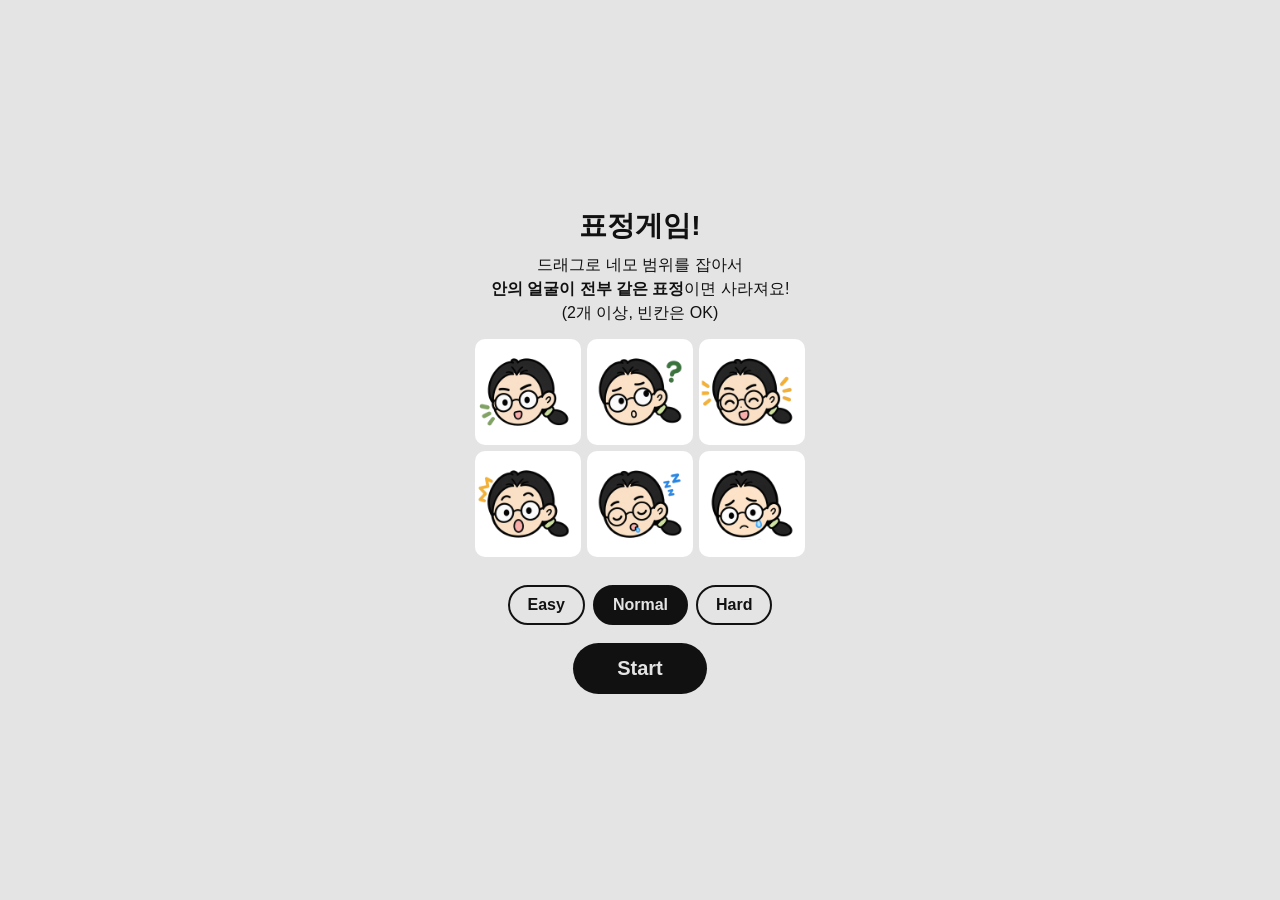
==== index.html @ 389a4ef0 "face game files" ====
<!DOCTYPE html>
<html lang="ko">
<head>
  <meta charset="utf-8">
  <meta name="viewport" content="width=device-width, initial-scale=1, viewport-fit=cover">
  <title>표정 게임!</title>
  <link rel="stylesheet" href="style.css">
</head>
<body>
  <div class="wrap">
    <div class="top">
      <span>⏱ <span class="time-val">120</span></span>
      <span>Score <span class="score-val">0</span></span>
      <span style="font-size:13px;opacity:.7;align-self:center">Best! <span class="best-val">0</span></span>
    </div>
    <div class="bar"><i class="bar-fill"></i></div>
    <div class="board"></div>
    <div class="foot">
      <button class="hint-btn">💡 Hint 3</button>
      <div class="msg"></div>
    </div>
  </div>

  <div class="ov">
    <div class="intro">
      <h1>표정게임!</h1>
      <p>드래그로 네모 범위를 잡아서<br><b>안의 얼굴이 전부 같은 표정</b>이면 사라져요!<br>(2개 이상, 빈칸은 OK)</p>
      <div class="sheet"></div>
    </div>
    <div class="res">
      <div class="lb">Score</div>
      <div class="big">0</div>
      <div class="best best-t"></div>
    </div>
    <div class="dif">
      <button data-d="Easy">Easy</button>
      <button data-d="Normal" class="on">Normal</button>
      <button data-d="Hard">Hard</button>
    </div>
    <div class="dd"></div>
    <button class="go-btn">Start</button>
  </div>
  <script src="script.js"></script>
</body>
</html>
---- style.css ----
:root {
  --bg: #d9d9d9;
  --fg: #111;
  --card: #fff;
  --line: #111;
  --sel: rgba(0, 0, 0, .22);
  --ov: #e4e4e4;
  --ovfg: #111;
  box-sizing: border-box;
  padding-top: env(safe-area-inset-top, 0px);
  padding-bottom: env(safe-area-inset-bottom, 0px);
}

@media (prefers-color-scheme: dark) {
  :root:not([data-theme="light"]) {
    --bg: #2a2a2a;
    --fg: #eee;
    --card: #fff;
    --line: #eee;
    --sel: rgba(0, 0, 0, .28);
  }
}

:root[data-theme="dark"] {
  --bg: #2a2a2a;
  --fg: #eee;
  --card: #fff;
  --line: #eee;
  --sel: rgba(0, 0, 0, .28);
}

html {
  scroll-padding-top: env(safe-area-inset-top, 0px);
}

* {
  box-sizing: border-box;
}

body {
  margin: 0;
  background: var(--bg);
  color: var(--fg);
  font-family: -apple-system, "Apple SD Gothic Neo", "Noto Sans KR", sans-serif;
  display: flex;
  justify-content: center;
  user-select: none;
  -webkit-user-select: none;
}

.wrap {
  width: 100%;
  margin: 0 auto;
  padding: 10px 12px 16px;
}

.wrap.wide {
  max-width: min(1000px, calc((100dvh - 100px) * 1.7));
}

.wrap.tall {
  max-width: min(460px, calc((100dvh - 100px) * .75));
}

.top {
  display: flex;
  justify-content: space-between;
  font-weight: 800;
  font-size: 18px;
  margin-bottom: 6px;
}

.bar {
  height: 8px;
  background: rgba(128, 128, 128, .35);
  border-radius: 5px;
  overflow: hidden;
  margin-bottom: 8px;
}

.bar i.bar-fill {
  display: block;
  height: 100%;
  width: 100%;
  background: var(--fg);
  transition: width 1s linear;
}

.board {
  display: grid;
  grid-template-columns: repeat(12, 1fr);
  gap: 1px;
  background: #8a8a8a;
  border-radius: 12px;
  padding: 4px;
  touch-action: none;
  border: 3px solid var(--line);
}

.board .c img {
  width: 100%;
  height: 100%;
  object-fit: contain; /* 이미지 비율을 깨뜨리지 않고 딱 맞춰서 채움 */
  display: block;
  pointer-events: none; /* 클릭 이벤트가 이미지에 간섭하지 않도록 방지 */
}

.c {
  aspect-ratio: 1;
  background: var(--card);
  border-radius: 4px;
  overflow: hidden;
  transition: transform .25s, opacity .25s;
}

.c img {
  width: 100%;
  height: 100%;
  display: block;
  pointer-events: none;
  filter: grayscale(0);
}

.c.sel {
  background: #9a9a9a;
}

.c.sel img {
  mix-blend-mode: multiply;
}

.c.pop {
  transform: scale(0);
  opacity: 0;
}

.c.empty {
  visibility: hidden;
}

.board.shake {
  animation: sh .25s;
}

@keyframes sh {
  25% { transform: translateX(-6px); }
  75% { transform: translateX(6px); }
}

.ov {
  position: fixed;
  inset: 0;
  background: var(--ov);
  color: var(--ovfg);
  display: flex;
  flex-direction: column;
  align-items: center;
  justify-content: center;
  padding: 20px;
  text-align: center;
  z-index: 5;
  overflow: auto;
}

.ov.hide {
  display: none;
}

.ov h1 {
  margin: 0 0 8px;
  color: #111;
  font-size: 28px;
}

.ov p {
  margin: 4px 0;
  line-height: 1.5;
  max-width: 340px;
}

.sheet {
  display: grid;
  grid-template-columns: repeat(3, 1fr);
  gap: 6px;
  margin: 14px 0;
  width: 100%;
  max-width: 330px;
}

.sheet img {
  width: 100%;
  border-radius: 10px;
  display: block;
  background: #fff;
}

.res {
  display: none;
  flex-direction: column;
  align-items: center;
}

.res .lb {
  font-size: 22px;
  letter-spacing: .3em;
  opacity: .8;
}

.res .big {
  font-size: clamp(96px, 32vw, 170px);
  font-weight: 900;
  line-height: 1;
  margin: 4px 0;
}

.res .best {
  font-size: 16px;
  opacity: .8;
  margin-bottom: 8px;
}

.msg {
  flex: 1;
  text-align: center;
  font-weight: 700;
  margin: 0;
  height: auto;
}

.foot {
  display: flex;
  align-items: center;
  gap: 8px;
  margin-top: 8px;
  min-height: 38px;
}

.c.hint {
  z-index: 10 !important;
  outline: 4px solid #ffeb3b !important;   /* 선명한 노란색 테두리 */
  background-color: rgba(255, 235, 59, 0.35) !important; /* 노란색 배경 강조 */
  box-shadow: 0 0 18px #ffeb3b !important; /* 주변 노란색 빛 */
  transform: scale(1.05);                  /* 살짝 확대하여 강조 */
  transition: all 0.2s ease-in-out;
}

.hint-btn {
  font-size: 15px;
  padding: 8px 16px;
  margin: 0;
  background: var(--fg);
  color: var(--bg);
}

.hint-btn:disabled {
  opacity: .35;
}

.c.hint {
  background: #888;
  box-shadow: inset 0 0 0 3px var(--line);
  animation: bl .5s 3;
}

@keyframes bl {
  50% { background: #ddd; }
}

.dif {
  display: flex;
  gap: 8px;
  margin-top: 14px;
}

.dif button {
  font-size: 16px;
  padding: 9px 18px;
  margin: 0;
  background: transparent;
  color: #111;
  border: 2px solid #111;
}

.dif button.on {
  background: #111;
  color: #e4e4e4;
}

.dd {
  font-size: 13px;
  opacity: .75;
  margin-top: 6px;
}

button {
  font: inherit;
  font-weight: 800;
  font-size: 20px;
  background: var(--ovfg);
  color: var(--ov);
  border: 0;
  border-radius: 28px;
  padding: 14px 44px;
  margin-top: 12px;
}
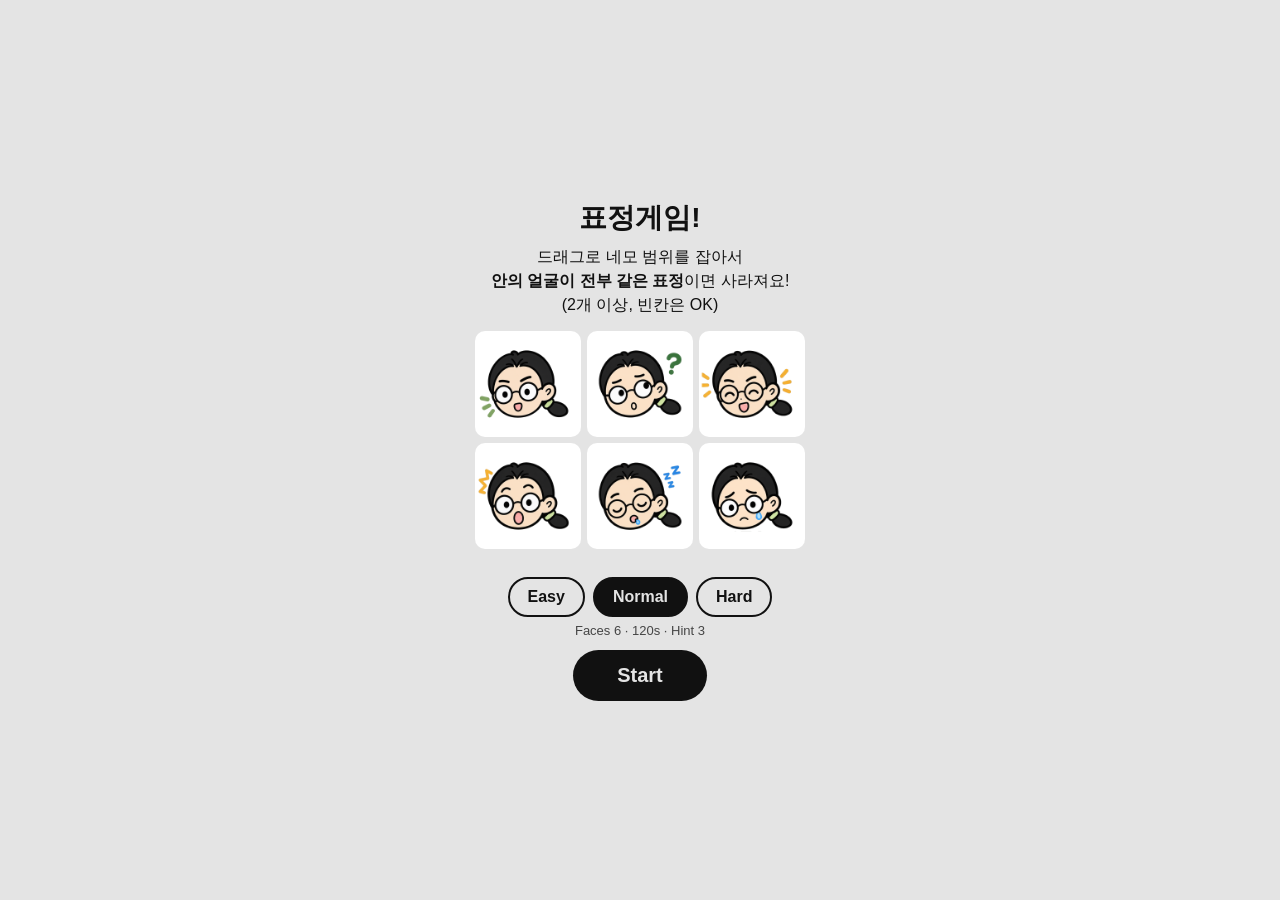
==== commit d09cfb99: "mobile media" ====
--- a/index.html
+++ b/index.html
@@ -2,8 +2,13 @@
 <html lang="ko">
 <head>
   <meta charset="utf-8">
-  <meta name="viewport" content="width=device-width, initial-scale=1, viewport-fit=cover">
-  <title>표정 게임!</title>
+  <meta name="viewport" content="width=device-width, initial-scale=1.0, maximum-scale=1.0, user-scalable=no, viewport-fit=cover">
+  <title>Facegamekorea!</title>
+  <meta property="og:type" content="website">
+  <meta property="og:url" content="https://facegamekorea.vercel.app">
+  <meta property="og:title" content="표정 게임!">
+  <meta property="og:description" content="제한시간 내에 같은 표정 타일을 찾아 맞춰보세요!">
+  <meta property="og:image" content="https://facegamekorea.vercel.app/og-image.png">
   <link rel="stylesheet" href="style.css">
 </head>
 <body>
--- a/style.css
+++ b/style.css
@@ -237,10 +237,10 @@
 
 .c.hint {
   z-index: 10 !important;
-  outline: 4px solid #ffeb3b !important;   /* 선명한 노란색 테두리 */
-  background-color: rgba(255, 235, 59, 0.35) !important; /* 노란색 배경 강조 */
-  box-shadow: 0 0 18px #ffeb3b !important; /* 주변 노란색 빛 */
-  transform: scale(1.05);                  /* 살짝 확대하여 강조 */
+  outline: 3px solid #ffeb3b !important;
+  background-color: rgba(255, 253, 235, 0.90) !important;
+  box-shadow: 0 0 5px #ffeb3b !important; 
+  transform: scale(1);
   transition: all 0.2s ease-in-out;
 }
 
@@ -302,4 +302,29 @@
   border-radius: 28px;
   padding: 14px 44px;
   margin-top: 12px;
+}
+
+@media (max-width: 768px) {
+.wrap {
+  padding: 6px 4px 12px;
+}
+.wrap.tall,
+.wrap.wide {
+  max-width: 100% !important; 
+}
+
+.board {
+  padding: 2px;
+  gap: 1px; 
+  border-width: 2px; 
+}
+
+.top {
+  font-size: 16px;
+  margin-bottom: 4px;
+}
+
+.res .big {
+    font-size: clamp(60px, 25vw, 120px);
+  }
 }
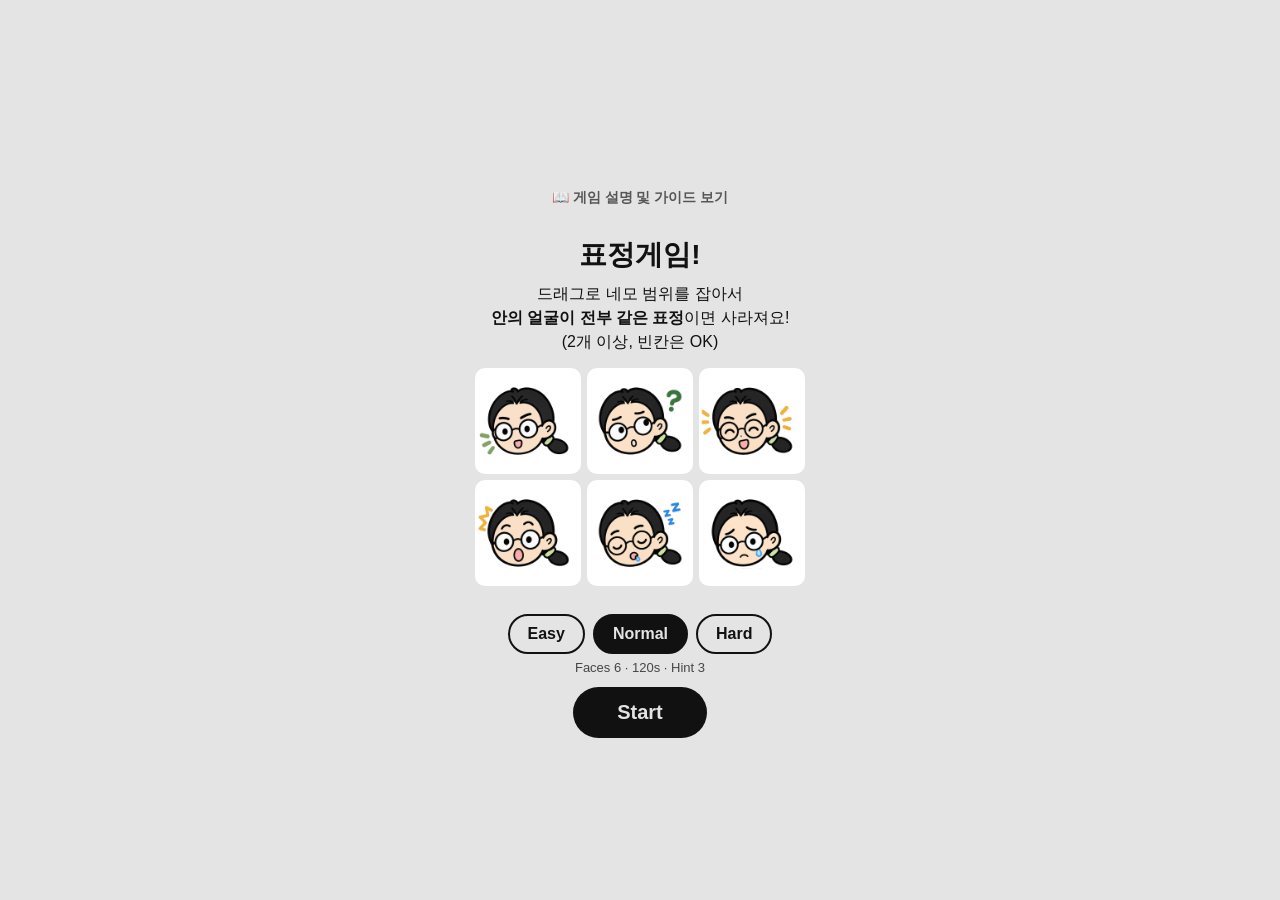
==== commit ea0da0c5: "게임설명 페이지 보안" ====
--- a/index.html
+++ b/index.html
@@ -4,6 +4,7 @@
   <meta charset="utf-8">
   <meta name="viewport" content="width=device-width, initial-scale=1.0, maximum-scale=1.0, user-scalable=no, viewport-fit=cover">
   <title>Facegamekorea!</title>
+  <meta name="google-adsense-account" content="ca-pub-6836871336418749">
   <meta property="og:type" content="website">
   <meta property="og:url" content="https://facegamekorea.vercel.app">
   <meta property="og:title" content="표정 게임!">
@@ -13,6 +14,7 @@
 </head>
 <body>
   <div class="wrap">
+    <a href="index.html" style="text-decoration: none; font-size: 18px; cursor: pointer; display: inline-flex; align-items: center;" title="처음으로">🔙</a>
     <div class="top">
       <span>⏱ <span class="time-val">120</span></span>
       <span>Score <span class="score-val">0</span></span>
@@ -28,6 +30,10 @@
 
   <div class="ov">
     <div class="intro">
+      <button id="openInfoBtn" style="background: none; border: none; color: #555; font-size: 14px; cursor: pointer; margin-bottom: 15px;">
+    📖 게임 설명 및 가이드 보기
+      </button>
+
       <h1>표정게임!</h1>
       <p>드래그로 네모 범위를 잡아서<br><b>안의 얼굴이 전부 같은 표정</b>이면 사라져요!<br>(2개 이상, 빈칸은 OK)</p>
       <div class="sheet"></div>
@@ -45,6 +51,52 @@
     <div class="dd"></div>
     <button class="go-btn">Start</button>
   </div>
+
+  <div class="info-modal-overlay" id="infoModal">
+      <div class="info-modal-content">
+          <button class="close-modal-btn" id="closeInfoBtn">&times;</button>
+          
+          <h2 class="modal-title"><span>🎮</span> 표정게임 (Face Match Puzzle Game)</h2>
+          <p class="modal-desc">
+              반응형 웹 디자인과 모바일 접근성을 고려하여 제작된 타일/퍼즐 게임입니다.<br>
+              다양한 화면 크기에서도 쾌적하게 플레이할 수 있도록 모바일 터치 및 뷰포트 최적화가 적용되어 있습니다.
+          </p>
+
+          <hr class="modal-divider">
+
+          <h3>✨ 주요 특징 (Key Features)</h3>
+          <ul class="modal-list">
+              <li><strong>📱 반응형 & 모바일 최적화:</strong> Safe Area 대응 및 <code>dvh</code> 단위 레이아웃 적용, 터치 조작 최적화</li>
+              <li><strong>🌙 다크 모드 지원:</strong> 시스템 테마 연동 및 커스텀 속성 지원</li>
+              <li><strong>🎯 직관적인 UI / UX:</strong> 진행도 바, 힌트 시스템, 스코어보드 및 애니메이션 제공</li>
+          </ul>
+
+          <h3>🧩 게임 규칙 및 조작법 (How to Play)</h3>
+          <div class="modal-rule-box">
+              <h4>🎯 기본 규칙</h4>
+              <ol>
+                  <li><strong>드래그하여 선택:</strong> 보드판 위의 타일을 터치 또는 마우스 드래그로 영역을 지정합니다.</li>
+                  <li><strong>합 맞추기:</strong> 지정한 영역 안의 표정들을 조합하여 타일을 제거합니다.</li>
+                  <li><strong>타임어택:</strong> 제한 시간 내에 최대한 많은 타일을 제거해 높은 점수를 획득하세요!</li>
+              </ol>
+              
+              <h4>🕹️ 조작법 및 난이도</h4>
+              <p>
+                  • <strong>터치/드래그:</strong> 직관적인 제스처로 영역 지정<br>
+                  • <strong>💡 힌트 버튼:</strong> 풀기 어려울 때 정답 조합을 노란색 테두리로 표시<br>
+                  • <strong>⚙️ 3단계 난이도:</strong> 쉬움 / 보통 / 어려움에 따라 보드 크기와 제한시간 변경
+              </p>
+          </div>
+      </div>
+  </div>
+
+  <footer class="simple-footer" style="text-align: center; padding: 20px 0; font-size: 12px; color: #666;">
+    <p class="copyright">© 2026 FaceGameKorea(butterwehas). All rights reserved.</p>
+    <p class="footer-sub" style="margin-top: 4px;">
+      본 사이트는 무료 웹 퍼즐 게임을 제공하며, 이용자의 개인정보를 별도로 수집·저장하지 않습니다.
+    </p>
+  </footer>
+
   <script src="script.js"></script>
 </body>
 </html>
--- a/style.css
+++ b/style.css
@@ -39,11 +39,17 @@
 
 body {
   margin: 0;
+  padding: 2px 0;
   background: var(--bg);
   color: var(--fg);
   font-family: -apple-system, "Apple SD Gothic Neo", "Noto Sans KR", sans-serif;
   display: flex;
+  flex-direction: column !important;
+  align-items: center;
   justify-content: center;
+  min-height: 100vh;
+  box-sizing: border-box;
+  overflow: hidden;
   user-select: none;
   -webkit-user-select: none;
 }
@@ -308,8 +314,8 @@
 .wrap {
   padding: 6px 4px 12px;
 }
-.wrap.tall,
-.wrap.wide {
+
+.wrap.tall, .wrap.wide {
   max-width: 100% !important; 
 }
 
@@ -327,4 +333,126 @@
 .res .big {
     font-size: clamp(60px, 25vw, 120px);
   }
+}
+
+.simple-footer {
+  width: 100%;
+  max-width: 800px;
+  margin-top: 0px;
+  padding: 5px 10px;
+  text-align: center;
+}
+
+.simple-footer .copyright {
+  font-size: 11px;
+  font-weight: bold;
+  color: #666666;
+  margin: 0 0 2px 0;
+}
+
+.simple-footer .footer-sub {
+  font-size: 10px;
+  color: #888888;
+  margin: 0;
+}
+
+.info-modal-overlay {
+    display: none;
+    position: fixed;
+    top: 0; left: 0; width: 100%; height: 100%;
+    background: rgba(0, 0, 0, 0.6);
+    z-index: 9999;
+    justify-content: center;
+    align-items: center;
+}
+
+.info-modal-content {
+    background: #fff;
+    width: 90%;
+    max-width: 600px;
+    max-height: 85vh;
+    overflow-y: auto; /* 내용이 길면 스크롤 가능 */
+    padding: 30px;
+    border-radius: 20px;
+    box-shadow: 0 10px 30px rgba(0,0,0,0.2);
+    position: relative;
+    font-family: 'Pretendard', sans-serif;
+    color: #333;
+    line-height: 1.6;
+    text-align: left;
+}
+
+.close-modal-btn {
+    position: absolute;
+    top: 20px; right: 20px;
+    background: none;
+    border: none;
+    font-size: 28px;
+    cursor: pointer;
+    color: #888;
+}
+.close-modal-btn:hover { 
+  color: #111; 
+}
+
+.info-modal-content h2 { 
+  font-size: 22px; 
+  color: #ff007f; 
+  margin-bottom: 10px; }
+
+.info-modal-content h3 {
+  font-size: 16px; 
+  color: #222; 
+  margin: 20px 0 8px 0; }
+
+.info-modal-content p, .info-modal-content li { 
+  font-size: 14px; 
+  color: #555; }
+
+.modal-list { 
+  padding-left: 20px; 
+  margin-bottom: 15px; }
+
+.modal-rule-box { 
+  background: #f9f9f9; 
+  padding: 15px; 
+  border-radius: 12px; 
+  margin-top: 10px; }
+
+.modal-rule-box h4 { 
+  font-size: 14px; 
+  color: #333; 
+  margin-bottom: 5px; }
+
+.modal-rule-box ol { 
+  padding-left: 18px; 
+  margin-bottom: 10px; 
+  font-size: 13px; }
+
+.modal-divider { 
+  border: none; 
+  border-top: 1px solid #eee; 
+  margin: 20px 0; }
+
+.tech-stack-text { 
+  font-size: 13px; 
+  color: #777; }
+
+.info-btn {
+    border: none !important;
+    outline: none !important;
+    background: #fff !important;
+    color: #333 !important;
+    font-size: 15px !important;
+    font-weight: bold !important;
+    padding: 14px 24px !important;
+    border-radius: 12px !important;
+    box-shadow: 0 4px 12px rgba(0, 0, 0, 0.08) !important;
+    cursor: pointer !important;
+    margin-bottom: 16px !important;
+    transition: transform 0.1s ease;
+}
+
+.info-btn:hover {
+    transform: translateY(-2px);
 }
